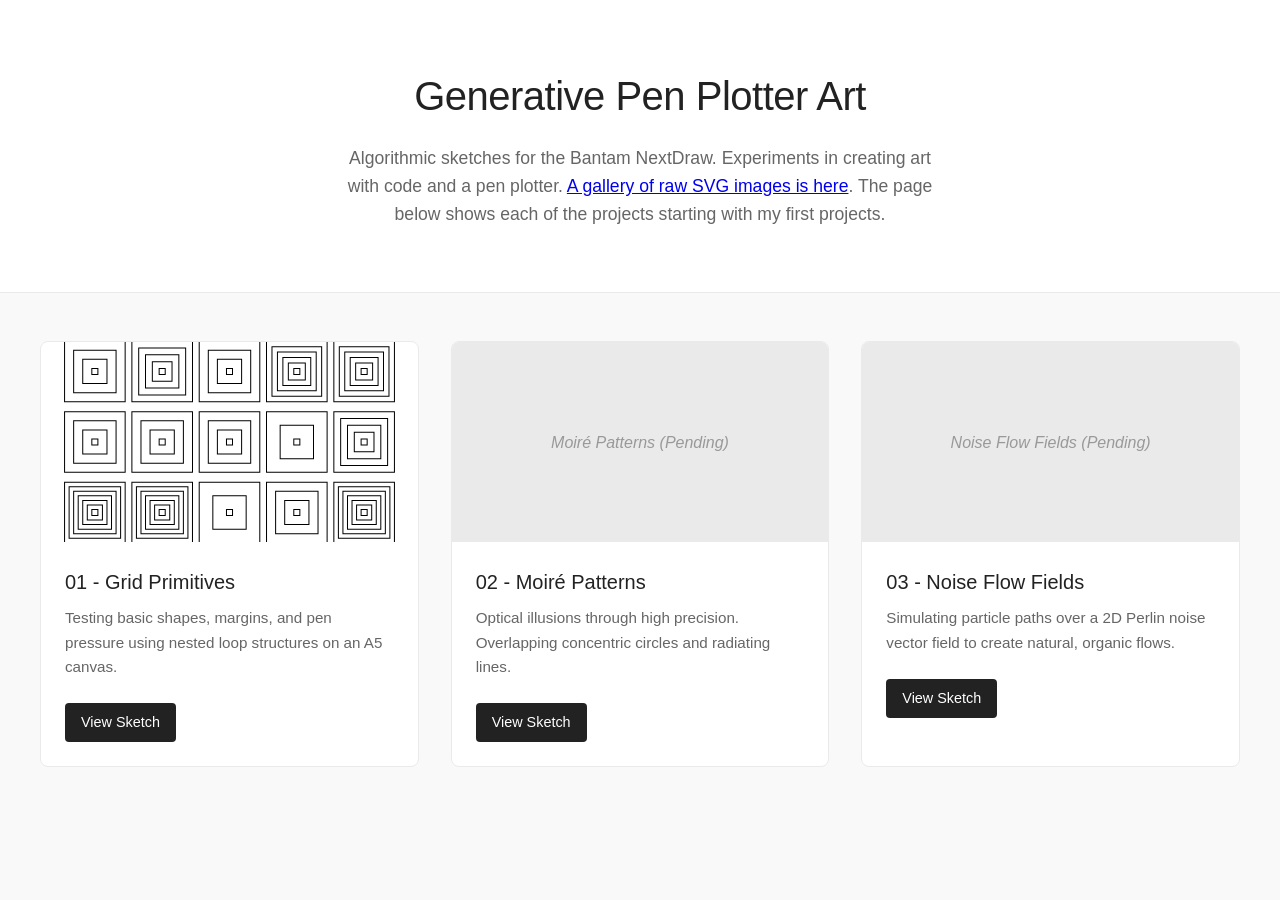
==== index.html @ 28d50355 "feat: initialize plotter project structure with p5.js sketches, SVG assets, and a portfolio dashboar" ====
<!DOCTYPE html>
<html lang="en">

<head>
    <meta charset="UTF-8">
    <meta name="viewport" content="width=device-width, initial-scale=1.0">
    <title>Pen Plotter Generative Art Portfolio</title>
    <link rel="stylesheet" href="./assets/style.css">
</head>

<body>
    <header>
        <h1>Generative Pen Plotter Art</h1>
        <p>Algorithmic sketches for the Bantam NextDraw.
            Experiments in creating art with code and a pen plotter.
            <a href="gallery.html">A gallery of raw SVG images is here</a>.
            The page below shows each of the projects starting with my first projects.
        </p>
    </header>

    <main class="container">
        <div class="grid">
            <!-- Project 01 -->
            <div class="card">
                <img class="card-image" src="./projects/01-grid-primitives/output.svg" alt="Grid & Geometry Plot">
                <div class="card-content">
                    <h2>01 - Grid Primitives</h2>
                    <p>Testing basic shapes, margins, and pen pressure using nested loop structures on an A5 canvas.</p>
                    <a href="./projects/01-grid-primitives/" class="card-link">View Sketch</a>
                </div>
            </div>

            <!-- Project 02 -->
            <div class="card">
                <div class="card-image">Moiré Patterns (Pending)</div>
                <div class="card-content">
                    <h2>02 - Moiré Patterns</h2>
                    <p>Optical illusions through high precision. Overlapping concentric circles and radiating lines.</p>
                    <a href="#" class="card-link" onclick="alert('Coming soon!')">View Sketch</a>
                </div>
            </div>

            <!-- Project 03 -->
            <div class="card">
                <div class="card-image">Noise Flow Fields (Pending)</div>
                <div class="card-content">
                    <h2>03 - Noise Flow Fields</h2>
                    <p>Simulating particle paths over a 2D Perlin noise vector field to create natural, organic flows.
                    </p>
                    <a href="#" class="card-link" onclick="alert('Coming soon!')">View Sketch</a>
                </div>
            </div>

            <!---
            <div class="card">
                <div class="card-image">Hatching Gradients (Pending)</div>
                <div class="card-content">
                    <h2>04 - Hatching Gradients</h2>
                    <p>Creating shading and dimension using tight clusters of straight lines instead of halftones.</p>
                    <a href="#" class="card-link" onclick="alert('Coming soon!')">View Sketch</a>
                </div>
            </div>

            <div class="card">
                <div class="card-image">L-System Fractals (Pending)</div>
                <div class="card-content">
                    <h2>05 - Recursive Fractals</h2>
                    <p>Space filling curves and branching botanical forms pushing sharp, precise plotter maneuvers.</p>
                    <a href="#" class="card-link" onclick="alert('Coming soon!')">View Sketch</a>
                </div>
            </div>

            <div class="card">
                <div class="card-image">Truchet Tiles (Pending)</div>
                <div class="card-content">
                    <h2>06 - Truchet Tiles</h2>
                    <p>Patterned tessellations using diagonal arrays to demonstrate alignment and cell grids.</p>
                    <a href="#" class="card-link" onclick="alert('Coming soon!')">View Sketch</a>
                </div>
            </div>

            <div class="card">
                <div class="card-image">Delaunay / Voronoi (Pending)</div>
                <div class="card-content">
                    <h2>07 - Voronoi Triangulation</h2>
                    <p>Scattering random points across the canvas and visualizing their structural relationships.</p>
                    <a href="#" class="card-link" onclick="alert('Coming soon!')">View Sketch</a>
                </div>
            </div>

            <div class="card">
                <div class="card-image">Contour Lines (Pending)</div>
                <div class="card-content">
                    <h2>08 - Topography Contours</h2>
                    <p>Marching squares algorithm simulating a 3D landscape via 2D continuous contour paths.</p>
                    <a href="#" class="card-link" onclick="alert('Coming soon!')">View Sketch</a>
                </div>
            </div>

            <div class="card">
                <div class="card-image">Single Line Fonts (Pending)</div>
                <div class="card-content">
                    <h2>09 - Single Line Fonts</h2>
                    <p>Rendering typography as paths instead of filled polygons using specialized stroke fonts.</p>
                    <a href="#" class="card-link" onclick="alert('Coming soon!')">View Sketch</a>
                </div>
            </div>

            <div class="card">
                <div class="card-image">Traveling Salesman (Pending)</div>
                <div class="card-content">
                    <h2>10 - TSP Stippling</h2>
                    <p>Mapping image density into points and drawing a single, unbroken continuous line via TSP solver.
                    </p>
                    <a href="#" class="card-link" onclick="alert('Coming soon!')">View Sketch</a>
                </div>
            </div>
--->
        </div>
    </main>
</body>

</html>
---- assets/style.css ----
:root {
  --bg-color: #f9f9f9;
  --text-color: #222;
  --accent-color: #4a90e2;
  --card-bg: #fff;
  --border-color: #eaeaea;
}

body {
  margin: 0;
  padding: 0;
  font-family: 'Helvetica Neue', Helvetica, Arial, sans-serif;
  background-color: var(--bg-color);
  color: var(--text-color);
  line-height: 1.6;
}

header {
  padding: 4rem 2rem;
  text-align: center;
  background-color: var(--card-bg);
  border-bottom: 1px solid var(--border-color);
}

header h1 {
  margin: 0;
  font-size: 2.5rem;
  font-weight: 300;
  letter-spacing: -0.5px;
}

header p {
  color: #666;
  max-width: 600px;
  margin: 1rem auto 0;
  font-size: 1.1rem;
}

.container {
  max-width: 1200px;
  margin: 0 auto;
  padding: 3rem 2rem;
}

.grid {
  display: grid;
  grid-template-columns: repeat(auto-fill, minmax(300px, 1fr));
  gap: 2rem;
}

.card {
  background-color: var(--card-bg);
  border: 1px solid var(--border-color);
  border-radius: 8px;
  overflow: hidden;
  transition: transform 0.2s ease, box-shadow 0.2s ease;
  display: flex;
  flex-direction: column;
}

.card:hover {
  transform: translateY(-5px);
  box-shadow: 0 10px 20px rgba(0,0,0,0.05);
}

.card-image {
  background-color: #eaeaea;
  height: 200px;
  display: flex;
  align-items: center;
  justify-content: center;
  color: #999;
  font-style: italic;
  object-fit: cover;
  width: 100%;
}

.card-content {
  padding: 1.5rem;
  flex-grow: 1;
}

.card h2 {
  margin: 0 0 0.5rem 0;
  font-size: 1.25rem;
  font-weight: 500;
}

.card p {
  color: #666;
  margin: 0 0 1.5rem 0;
  font-size: 0.95rem;
}

.card-link {
  display: inline-block;
  text-decoration: none;
  color: var(--card-bg);
  background-color: var(--text-color);
  padding: 0.5rem 1rem;
  border-radius: 4px;
  font-size: 0.9rem;
  font-weight: 500;
  transition: background-color 0.2s;
  margin-top: auto;
  align-self: flex-start;
}

.card-link:hover {
  background-color: #000;
}

/* Project specific layout */
.project-header {
  padding: 2rem 0;
  border-bottom: 1px solid var(--border-color);
  margin-bottom: 2rem;
}

.project-title {
  font-size: 2rem;
  font-weight: 300;
  margin-bottom: 0.5rem;
}

.project-layout {
  display: grid;
  grid-template-columns: 2fr 1fr;
  gap: 2rem;
  align-items: start;
}

@media (max-width: 768px) {
  .project-layout {
    grid-template-columns: 1fr;
  }
}

.canvas-container {
  background: #fff;
  border: 1px solid var(--border-color);
  box-shadow: 0 4px 6px rgba(0,0,0,0.02);
  display: flex;
  align-items: center;
  justify-content: center;
  padding: 2rem;
  min-height: 400px;
}

.sidebar {
  background: var(--card-bg);
  padding: 1.5rem;
  border-radius: 8px;
  border: 1px solid var(--border-color);
}

.sidebar h3 {
  margin-top: 0;
  font-size: 1.1rem;
  border-bottom: 1px solid var(--border-color);
  padding-bottom: 0.5rem;
  margin-bottom: 1rem;
}

.controls {
  margin-top: 1.5rem;
}

.btn {
  display: block;
  width: 100%;
  padding: 0.75rem;
  background-color: var(--text-color);
  color: white;
  text-align: center;
  text-decoration: none;
  border: none;
  border-radius: 4px;
  cursor: pointer;
  font-size: 1rem;
  transition: background-color 0.2s;
  margin-bottom: 0.5rem;
}

.btn:hover {
  background-color: #000;
}

.btn.secondary {
  background-color: #f1f1f1;
  color: var(--text-color);
  border: 1px solid #ccc;
}

.btn.secondary:hover {
  background-color: #e4e4e4;
}

.back-link {
  display: inline-block;
  margin-bottom: 1rem;
  text-decoration: none;
  color: var(--accent-color);
  font-weight: 500;
}
.back-link:hover {
  text-decoration: underline;
}
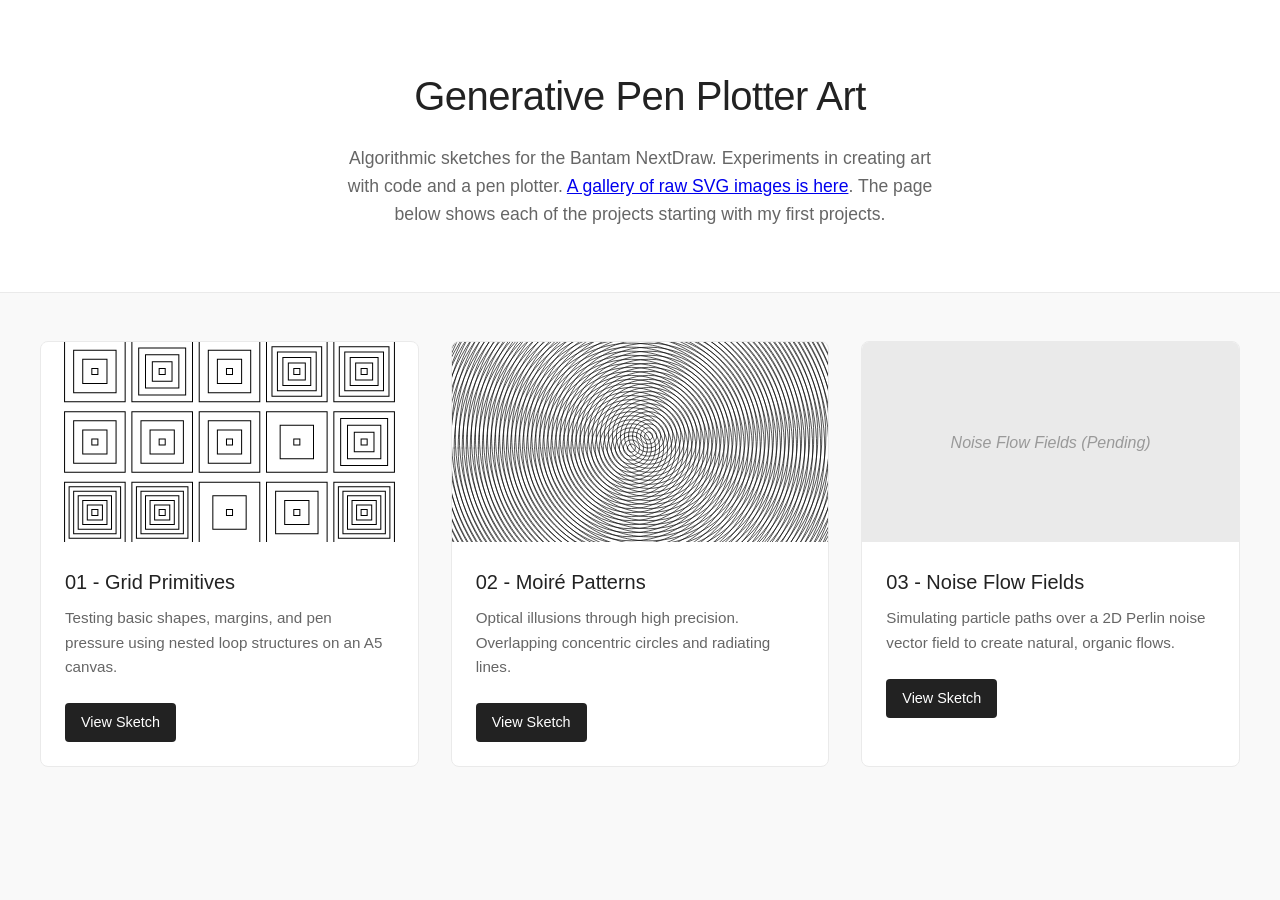
==== commit 20fed3d1: "feat: implement Moiré Patterns project, enhance grid primitives documentation, and update plotter se" ====
--- a/index.html
+++ b/index.html
@@ -32,11 +32,12 @@
 
             <!-- Project 02 -->
             <div class="card">
-                <div class="card-image">Moiré Patterns (Pending)</div>
+                <img class="card-image" src="./projects/02-moire-patterns/output.svg" alt="Moiré Patterns"
+                    onerror="this.outerHTML='<div class=\'card-image\'>Moiré Patterns (Pending)</div>'">
                 <div class="card-content">
                     <h2>02 - Moiré Patterns</h2>
                     <p>Optical illusions through high precision. Overlapping concentric circles and radiating lines.</p>
-                    <a href="#" class="card-link" onclick="alert('Coming soon!')">View Sketch</a>
+                    <a href="./projects/02-moire-patterns/" class="card-link">View Sketch</a>
                 </div>
             </div>
 
--- a/assets/style.css
+++ b/assets/style.css
@@ -130,12 +130,6 @@
   align-items: start;
 }
 
-@media (max-width: 768px) {
-  .project-layout {
-    grid-template-columns: 1fr;
-  }
-}
-
 .canvas-container {
   background: #fff;
   border: 1px solid var(--border-color);
@@ -145,6 +139,25 @@
   justify-content: center;
   padding: 2rem;
   min-height: 400px;
+  width: 100%;
+  box-sizing: border-box;
+}
+
+/* Ensure the injected SVG or Canvas shrinks on mobile screens */
+.canvas-container canvas, 
+.canvas-container svg {
+  max-width: 100% !important;
+  height: auto !important;
+}
+
+@media (max-width: 768px) {
+  .project-layout {
+    grid-template-columns: 1fr;
+  }
+  .canvas-container {
+    padding: 1rem;
+    min-height: 300px;
+  }
 }
 
 .sidebar {
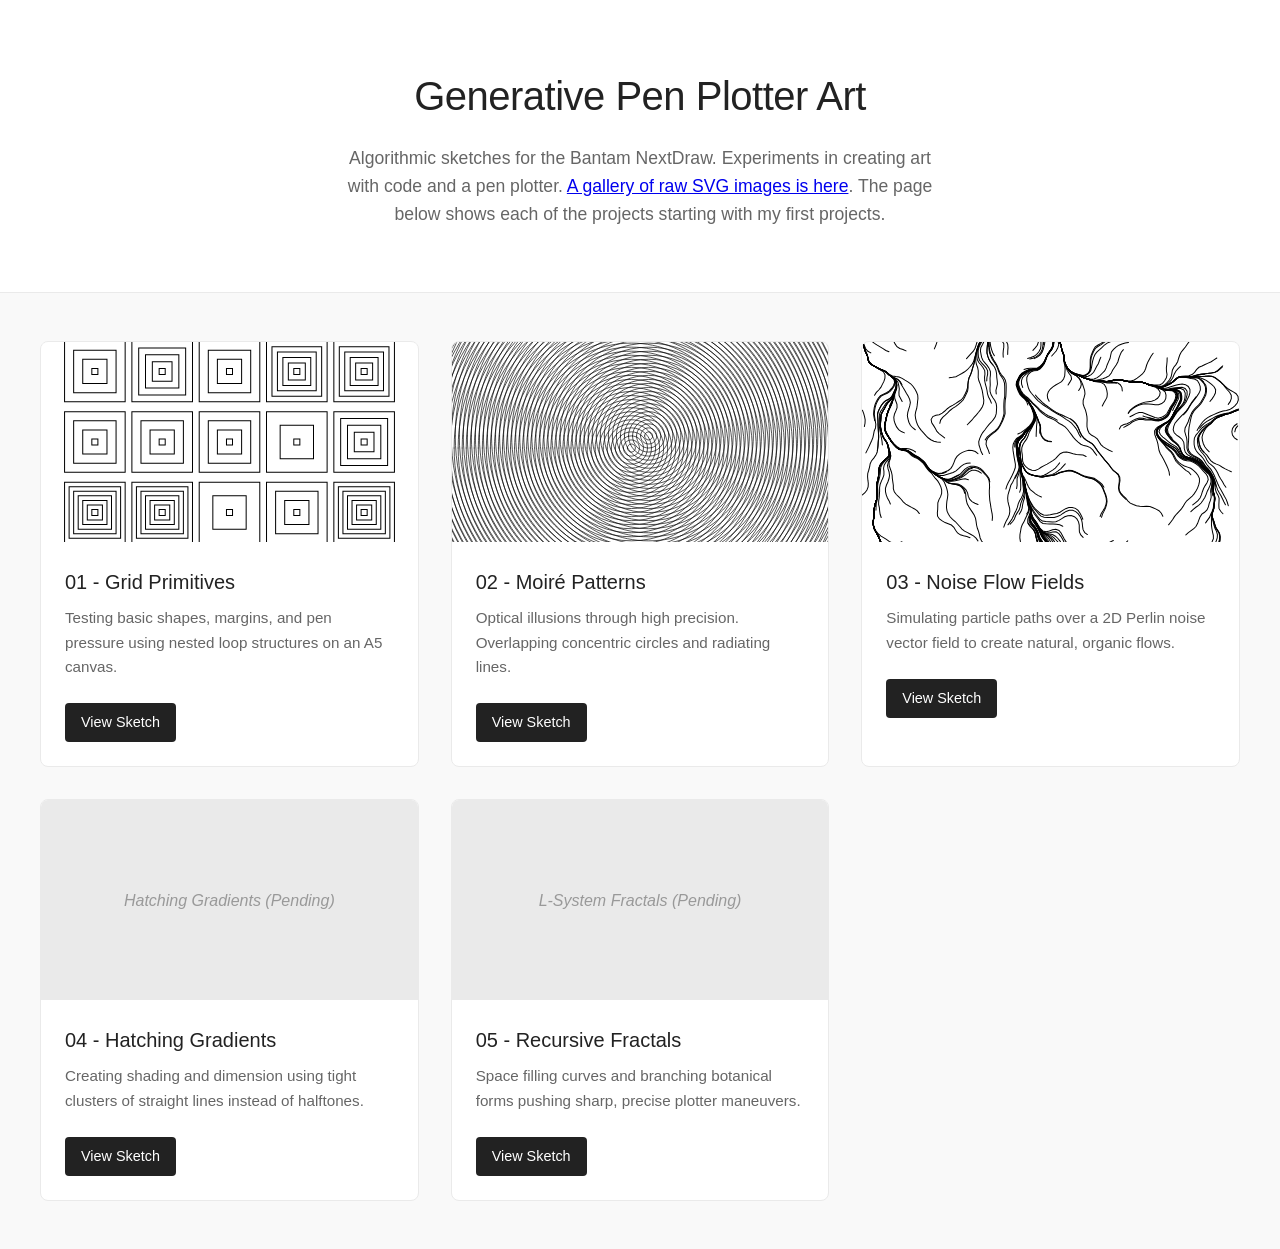
==== commit ce2f81c5: "feat: implement noise flow field project with interactive grid modes and SVG export support" ====
--- a/index.html
+++ b/index.html
@@ -43,16 +43,15 @@
 
             <!-- Project 03 -->
             <div class="card">
-                <div class="card-image">Noise Flow Fields (Pending)</div>
+                <img class="card-image" src="./projects/03-noise-flow-field/output.svg" alt="Noise Flow Fields"
+                    onerror="this.outerHTML='<div class=\'card-image\'>Noise Flow Fields (Pending)</div>'">
                 <div class="card-content">
                     <h2>03 - Noise Flow Fields</h2>
                     <p>Simulating particle paths over a 2D Perlin noise vector field to create natural, organic flows.
                     </p>
-                    <a href="#" class="card-link" onclick="alert('Coming soon!')">View Sketch</a>
+                    <a href="./projects/03-noise-flow-field/" class="card-link">View Sketch</a>
                 </div>
             </div>
-
-            <!---
             <div class="card">
                 <div class="card-image">Hatching Gradients (Pending)</div>
                 <div class="card-content">
@@ -70,7 +69,7 @@
                     <a href="#" class="card-link" onclick="alert('Coming soon!')">View Sketch</a>
                 </div>
             </div>
-
+            <!---
             <div class="card">
                 <div class="card-image">Truchet Tiles (Pending)</div>
                 <div class="card-content">
